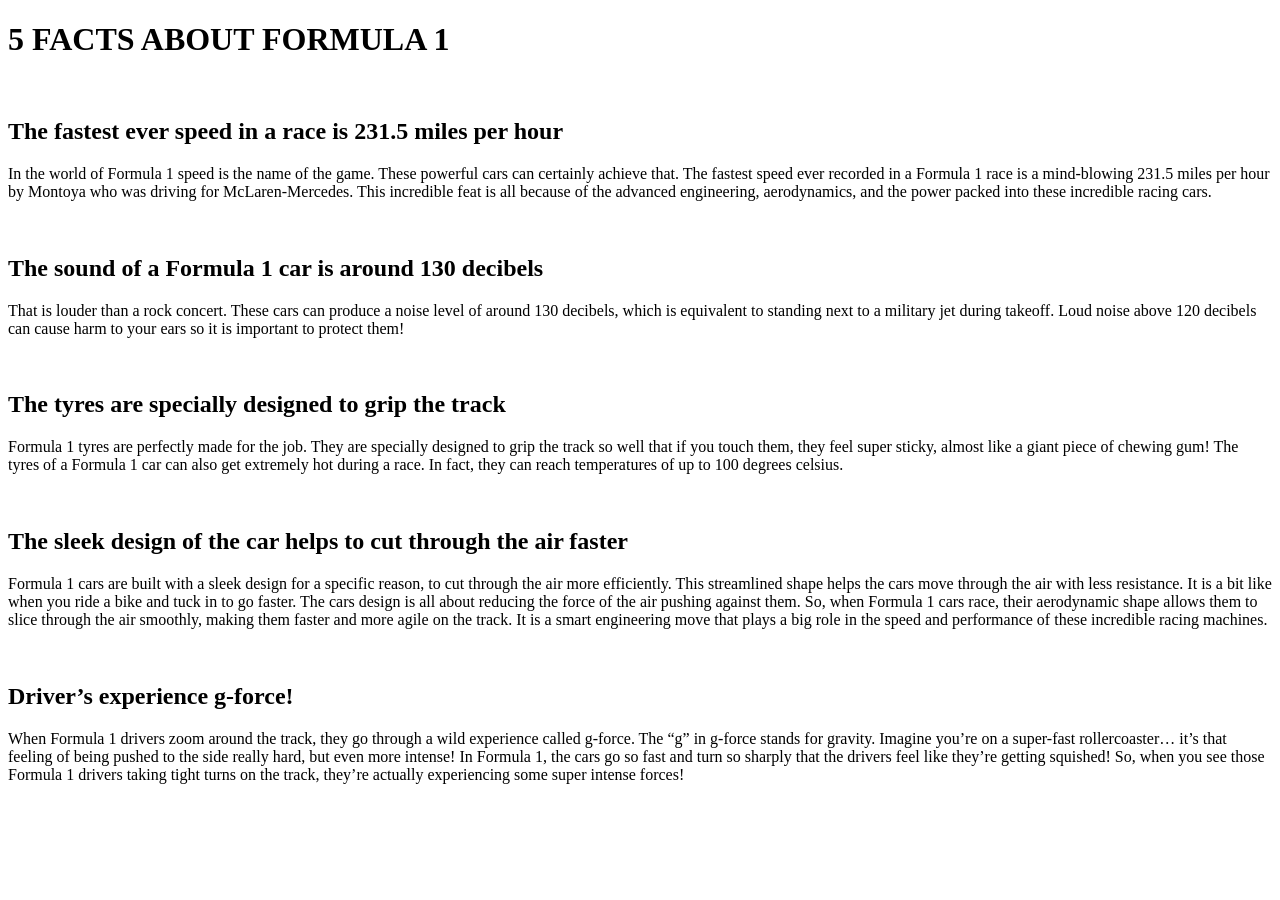
==== fact.html @ 6b100fd3 "5 facts on F1" ====
<!DOCTYPE html>
<html lang="en">
<head>
    <meta charset="UTF-8">
    <meta name="viewport" content="width=device-width, initial-scale=1.0">
    <title>5 Facts About Formula 1</title>
</head>
<body>
    <h1>5 FACTS ABOUT FORMULA 1</h1>

    <div class="container">
        
        <div class="card">
            <img src="" alt="">
            <div class="card-content">
                <h2>The fastest ever speed in a race is 231.5 miles per hour</h2>
                <p> In the world of Formula 1 speed is the name of the game. These powerful cars can certainly achieve that. The fastest speed ever recorded in a Formula 1 race is a mind-blowing 231.5 miles per hour by Montoya who was driving for McLaren-Mercedes. This incredible feat is all because of the advanced engineering, aerodynamics, and the power packed into these incredible racing cars.</p>
            </div>
        </div>

        <div class="card">
            <img src="" alt="">
            <div class="card-content">
                <h2>The sound of a Formula 1 car is around 130 decibels</h2>
                <p>That is louder than a rock concert. These cars can produce a noise level of around 130 decibels, which is equivalent to standing next to a military jet during takeoff. Loud noise above 120 decibels can cause harm to your ears so it is important to protect them!</p>
            </div>
        </div>

        <div class="card">
            <img src="" alt="">
            <div class="card-content">
                <h2>The tyres are specially designed to grip the track</h2>
                <p>Formula 1 tyres are perfectly made for the job. They are specially designed to grip the track so well that if you touch them, they feel super sticky, almost like a giant piece of chewing gum! The tyres of a Formula 1 car can also get extremely hot during a race. In fact, they can reach temperatures of up to 100 degrees celsius.</p>
            </div>
        </div>

        <div class="card">
            <img src="" alt="">
            <div class="card-content">
                <h2>The sleek design of the car helps to cut through the air faster</h2>
                <p> Formula 1 cars are built with a sleek design for a specific reason, to cut through the air more efficiently. This streamlined shape helps the cars move through the air with less resistance. It is a bit like when you ride a bike and tuck in to go faster. The cars design is all about reducing the force of the air pushing against them. So, when Formula 1 cars race, their aerodynamic shape allows them to slice through the air smoothly, making them faster and more agile on the track. It is a smart engineering move that plays a big role in the speed and performance of these incredible racing machines.</p>
            </div>
        </div>

        <div class="card">
            <img src="" alt="">
            <div class="card-content">
                <h2>Driver’s experience g-force!</h2>
                <p> When Formula 1 drivers zoom around the track, they go through a wild experience called g-force. The “g” in g-force stands for gravity. Imagine you’re on a super-fast rollercoaster… it’s that feeling of being pushed to the side really hard, but even more intense! In Formula 1, the cars go so fast and turn so sharply that the drivers feel like they’re getting squished! So, when you see those Formula 1 drivers taking tight turns on the track, they’re actually experiencing some super intense forces!</p>
            </div>
        </div>
    </div>
</body>
</html>
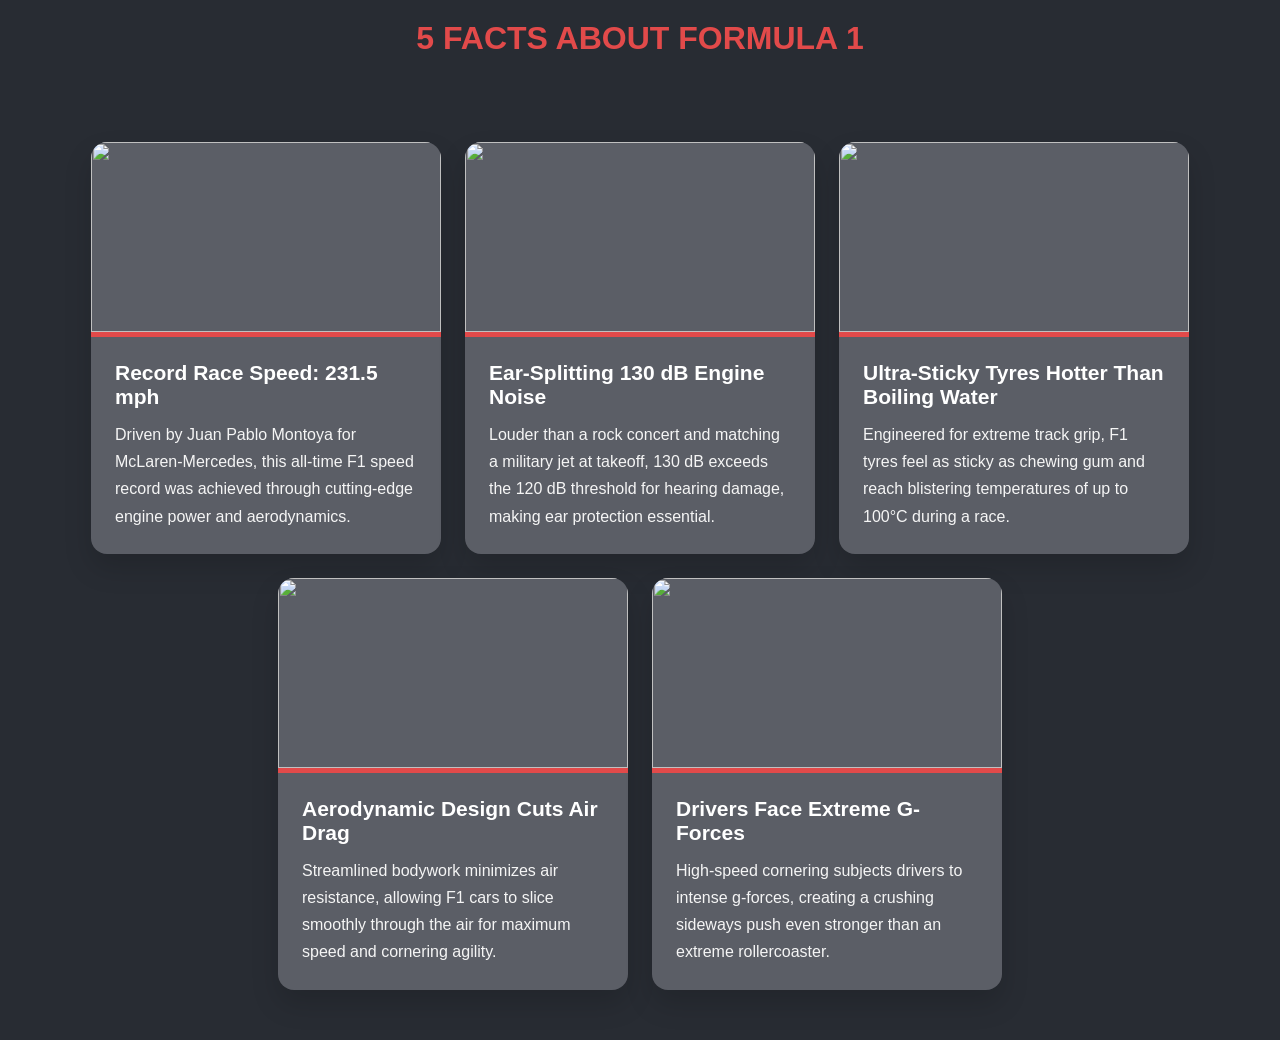
==== commit 39b87705: "5 facts on F1" ====
--- a/fact.html
+++ b/fact.html
@@ -4,6 +4,7 @@
     <meta charset="UTF-8">
     <meta name="viewport" content="width=device-width, initial-scale=1.0">
     <title>5 Facts About Formula 1</title>
+    <link rel="stylesheet" href="fact.css">
 </head>
 <body>
     <h1>5 FACTS ABOUT FORMULA 1</h1>
@@ -11,42 +12,42 @@
     <div class="container">
         
         <div class="card">
-            <img src="" alt="">
+            <img src="https://encrypted-tbn0.gstatic.com/images?q=tbn:ANd9GcS5F6vXQSWST4_o2awInAqCeAmSgM7EiYJZukbHffhS7_gQKpfrKLZzv5Ra&s=10" alt="">
             <div class="card-content">
-                <h2>The fastest ever speed in a race is 231.5 miles per hour</h2>
-                <p> In the world of Formula 1 speed is the name of the game. These powerful cars can certainly achieve that. The fastest speed ever recorded in a Formula 1 race is a mind-blowing 231.5 miles per hour by Montoya who was driving for McLaren-Mercedes. This incredible feat is all because of the advanced engineering, aerodynamics, and the power packed into these incredible racing cars.</p>
+                <h2>Record Race Speed: 231.5 mph</h2>
+                <p>Driven by Juan Pablo Montoya for McLaren-Mercedes, this all-time F1 speed record was achieved through cutting-edge engine power and aerodynamics.</p>
             </div>
         </div>
-
+        
         <div class="card">
-            <img src="" alt="">
+            <img src="Fact2.png" alt="">
             <div class="card-content">
-                <h2>The sound of a Formula 1 car is around 130 decibels</h2>
-                <p>That is louder than a rock concert. These cars can produce a noise level of around 130 decibels, which is equivalent to standing next to a military jet during takeoff. Loud noise above 120 decibels can cause harm to your ears so it is important to protect them!</p>
+                <h2>Ear-Splitting 130 dB Engine Noise</h2>
+                <p>Louder than a rock concert and matching a military jet at takeoff, 130 dB exceeds the 120 dB threshold for hearing damage, making ear protection essential.</p>
             </div>
         </div>
-
+        
         <div class="card">
-            <img src="" alt="">
+            <img src="Fact3.png" alt="">
             <div class="card-content">
-                <h2>The tyres are specially designed to grip the track</h2>
-                <p>Formula 1 tyres are perfectly made for the job. They are specially designed to grip the track so well that if you touch them, they feel super sticky, almost like a giant piece of chewing gum! The tyres of a Formula 1 car can also get extremely hot during a race. In fact, they can reach temperatures of up to 100 degrees celsius.</p>
+                <h2>Ultra-Sticky Tyres Hotter Than Boiling Water</h2>
+                <p>Engineered for extreme track grip, F1 tyres feel as sticky as chewing gum and reach blistering temperatures of up to 100°C during a race.</p>
             </div>
         </div>
-
+        
         <div class="card">
-            <img src="" alt="">
+            <img src="Fact4.png" alt="">
             <div class="card-content">
-                <h2>The sleek design of the car helps to cut through the air faster</h2>
-                <p> Formula 1 cars are built with a sleek design for a specific reason, to cut through the air more efficiently. This streamlined shape helps the cars move through the air with less resistance. It is a bit like when you ride a bike and tuck in to go faster. The cars design is all about reducing the force of the air pushing against them. So, when Formula 1 cars race, their aerodynamic shape allows them to slice through the air smoothly, making them faster and more agile on the track. It is a smart engineering move that plays a big role in the speed and performance of these incredible racing machines.</p>
+                <h2>Aerodynamic Design Cuts Air Drag</h2>
+                <p>Streamlined bodywork minimizes air resistance, allowing F1 cars to slice smoothly through the air for maximum speed and cornering agility.</p>
             </div>
         </div>
-
+        
         <div class="card">
-            <img src="" alt="">
+            <img src="Fact5.png" alt="">
             <div class="card-content">
-                <h2>Driver’s experience g-force!</h2>
-                <p> When Formula 1 drivers zoom around the track, they go through a wild experience called g-force. The “g” in g-force stands for gravity. Imagine you’re on a super-fast rollercoaster… it’s that feeling of being pushed to the side really hard, but even more intense! In Formula 1, the cars go so fast and turn so sharply that the drivers feel like they’re getting squished! So, when you see those Formula 1 drivers taking tight turns on the track, they’re actually experiencing some super intense forces!</p>
+                <h2>Drivers Face Extreme G-Forces</h2>
+                <p>High-speed cornering subjects drivers to intense g-forces, creating a crushing sideways push even stronger than an extreme rollercoaster.</p>
             </div>
         </div>
     </div>
--- a/fact.css
+++ b/fact.css
@@ -0,0 +1,65 @@
+*{
+    margin:0;
+    padding:0;
+    box-sizing: border-box;
+}
+
+body{
+    font-family: Arial, Helvetica, sans-serif;
+    background: #282C33;
+    min-height: 100vh;
+}
+
+.container{
+    width: 90%;
+    max-width: 1200px;
+    margin: auto;
+    padding: 50px 0;
+    display: flex;
+    flex-wrap:wrap;
+    justify-content: center;
+    align-items: stretch;
+    gap: 24px;
+}
+
+h1 {
+    text-align: center;
+    padding-top: 20px;
+    margin-bottom: 35px;
+    color: #E24A4A;
+}
+
+.card{
+    flex-grow: 1;
+    flex-shrink: 1;
+    flex-basis: 300px;
+    max-width: 350px;
+    overflow: hidden;
+    background: #5B5E66;
+    border-radius: 16px;
+    box-shadow: 0 14px 28px rgba(0,0,0,0.15);
+}
+
+.card img {
+    display: block;
+    width: 100%;
+    height: 190px;
+    object-fit: cover;
+}
+
+.card-content {
+    padding: 24px;
+    border-top: 5px solid #E24A4A;
+}
+
+.card-content h2 {
+    margin-bottom: 12px;
+    color: white;
+    font-size: 21px;
+}
+
+.card-content p {
+    color: whitesmoke;
+    line-height: 1.7;
+}
+
